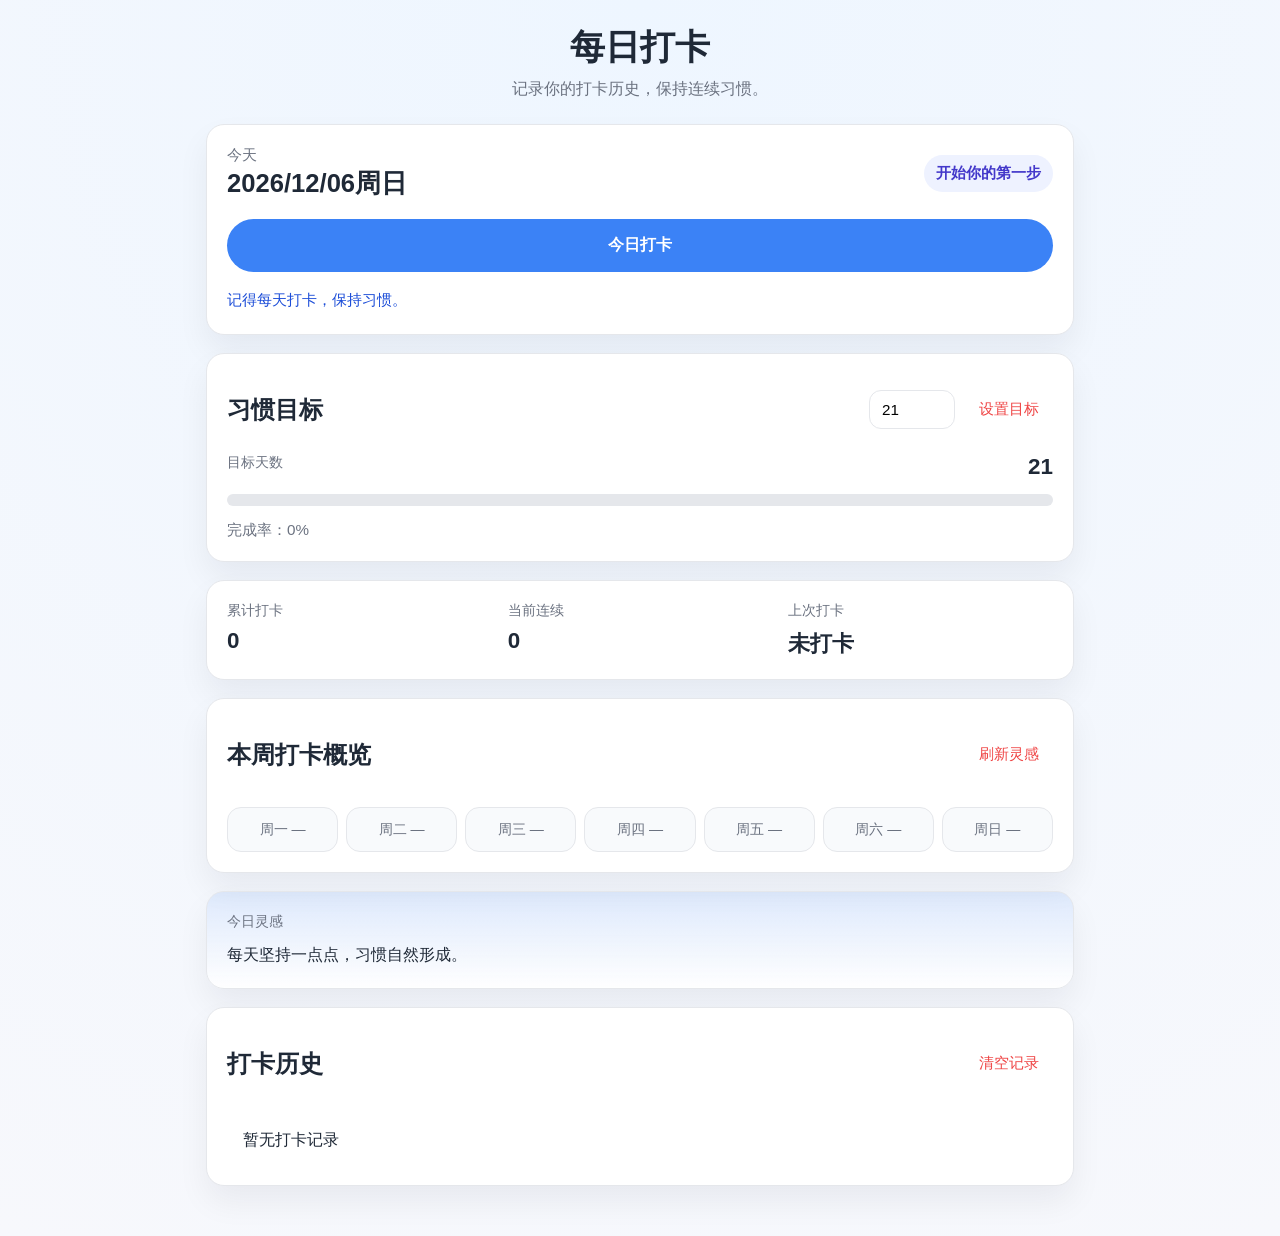
==== index.html @ db409ea7 "Initial commit for 打卡应用" ====
<!DOCTYPE html>
<html lang="zh-CN">
<head>
  <meta charset="UTF-8">
  <meta name="viewport" content="width=device-width, initial-scale=1.0">
  <title>打卡应用</title>
  <link rel="stylesheet" href="style.css">
</head>
<body>
  <div class="app-shell">
    <header class="app-header">
      <h1>每日打卡</h1>
      <p>记录你的打卡历史，保持连续习惯。</p>
    </header>

    <main>
      <section class="card checkin-card">
        <div class="today-info">
          <div>
            <div class="date-label">今天</div>
            <div id="todayDate" class="date-value"></div>
          </div>
          <div id="badgeLabel" class="badge-label">开始你的第一步</div>
        </div>
        <button id="checkinButton" class="primary-button">打卡</button>
        <div id="message" class="message"></div>
      </section>

      <section class="card goal-card">
        <div class="section-header">
          <h2>习惯目标</h2>
          <div class="goal-setting">
            <input id="goalInput" type="number" min="1" value="21" aria-label="目标天数" />
            <button id="setGoalButton" class="text-button">设置目标</button>
          </div>
        </div>
        <div class="goal-status">
          <div class="goal-meta">
            <div class="stat-label">目标天数</div>
            <div id="goalDays" class="stat-value">21</div>
          </div>
          <div class="progress-bar">
            <div id="goalProgress" class="progress-fill"></div>
          </div>
          <div class="progress-info">完成率：<span id="goalPercent">0%</span></div>
        </div>
      </section>

      <section class="card stats-card">
        <div class="stats-grid">
          <div>
            <div class="stat-label">累计打卡</div>
            <div id="totalCount" class="stat-value">0</div>
          </div>
          <div>
            <div class="stat-label">当前连续</div>
            <div id="currentStreak" class="stat-value">0</div>
          </div>
          <div>
            <div class="stat-label">上次打卡</div>
            <div id="lastCheckin" class="stat-value">未打卡</div>
          </div>
        </div>
      </section>

      <section class="card week-card">
        <div class="section-header">
          <h2>本周打卡概览</h2>
          <button id="refreshQuoteButton" class="text-button">刷新灵感</button>
        </div>
        <ul id="weeklyList" class="weekly-list"></ul>
      </section>

      <section class="card quote-card">
        <div class="quote-label">今日灵感</div>
        <div id="quoteText" class="quote-text">每天坚持一点，习惯自然养成。</div>
      </section>

      <section class="card history-card">
        <div class="section-header">
          <h2>打卡历史</h2>
          <button id="clearButton" class="text-button">清空记录</button>
        </div>
        <ul id="historyList" class="history-list"></ul>
      </section>
    </main>
  </div>
  <script src="script.js"></script>
</body>
</html>
---- style.css ----
:root {
  --bg: #f7f8fc;
  --card: #ffffff;
  --text: #1f2937;
  --muted: #6b7280;
  --primary: #3b82f6;
  --primary-strong: #1d4ed8;
  --danger: #ef4444;
  --border: #e5e7eb;
}

* {
  box-sizing: border-box;
}

body {
  margin: 0;
  font-family: "Microsoft YaHei", sans-serif;
  background: radial-gradient(circle at top, #eef6ff, #f7f8fc);
  color: var(--text);
}

.app-shell {
  max-width: 900px;
  margin: 0 auto;
  padding: 24px 16px 32px;
}

.app-header {
  text-align: center;
  margin-bottom: 24px;
}

.app-header h1 {
  margin: 0;
  font-size: 2.2rem;
}

.app-header p {
  margin: 8px auto 0;
  max-width: 560px;
  color: var(--muted);
}

.card {
  background: var(--card);
  border: 1px solid var(--border);
  border-radius: 18px;
  padding: 20px;
  margin-bottom: 18px;
  box-shadow: 0 16px 32px rgba(15, 23, 42, 0.06);
}

.checkin-card {
  display: grid;
  gap: 18px;
}

.today-info {
  display: flex;
  align-items: center;
  justify-content: space-between;
  gap: 16px;
}

.date-label {
  color: var(--muted);
  font-size: 0.95rem;
}

.date-value {
  font-size: 1.6rem;
  font-weight: 700;
}

.primary-button,
.text-button {
  border: none;
  border-radius: 999px;
  cursor: pointer;
  transition: transform 0.15s ease, box-shadow 0.15s ease;
}

.primary-button {
  width: 100%;
  padding: 16px 18px;
  background: var(--primary);
  color: white;
  font-size: 1rem;
  font-weight: 600;
}

.primary-button:hover {
  transform: translateY(-1px);
  box-shadow: 0 12px 24px rgba(59, 130, 246, 0.22);
}

.text-button {
  padding: 10px 14px;
  color: var(--danger);
  background: transparent;
  font-size: 0.95rem;
}

.stats-grid {
  display: grid;
  grid-template-columns: repeat(3, minmax(120px, 1fr));
  gap: 16px;
}

.stat-label {
  color: var(--muted);
  font-size: 0.9rem;
}

.stat-value {
  margin-top: 8px;
  font-size: 1.4rem;
  font-weight: 700;
}

.section-header {
  display: flex;
  align-items: center;
  justify-content: space-between;
  gap: 12px;
}

.history-list {
  list-style: none;
  margin: 16px 0 0;
  padding: 0;
}

.history-list li {
  display: flex;
  justify-content: space-between;
  padding: 14px 16px;
  border-bottom: 1px solid var(--border);
}

.history-list li:last-child {
  border-bottom: none;
}

.message {
  color: var(--primary-strong);
  min-height: 24px;
  font-size: 0.95rem;
}

.goal-card .goal-setting {
  display: flex;
  align-items: center;
  gap: 10px;
}

.goal-card input {
  width: 86px;
  padding: 10px 12px;
  border: 1px solid var(--border);
  border-radius: 12px;
  font-size: 0.95rem;
}

.goal-status {
  display: grid;
  gap: 14px;
}

.goal-meta {
  display: flex;
  align-items: center;
  justify-content: space-between;
  gap: 12px;
}

.progress-bar {
  width: 100%;
  height: 12px;
  background: #e5e7eb;
  border-radius: 999px;
  overflow: hidden;
}

.progress-fill {
  width: 0%;
  height: 100%;
  background: linear-gradient(90deg, #3b82f6, #60a5fa);
  border-radius: 999px;
  transition: width 0.35s ease;
}

.progress-info {
  color: var(--muted);
  font-size: 0.95rem;
}

.badge-label {
  background: #eef2ff;
  color: #4338ca;
  padding: 8px 12px;
  border-radius: 999px;
  font-size: 0.95rem;
  font-weight: 600;
}

.weekly-list {
  list-style: none;
  margin: 16px 0 0;
  padding: 0;
  display: grid;
  grid-template-columns: repeat(7, minmax(0, 1fr));
  gap: 8px;
}

.weekly-list li {
  background: #f8fafc;
  border: 1px solid var(--border);
  border-radius: 14px;
  padding: 12px 10px;
  text-align: center;
  font-size: 0.88rem;
  color: var(--muted);
}

.weekly-list li.completed {
  background: #eff6ff;
  border-color: #bfdbfe;
  color: var(--text);
  font-weight: 700;
}

.quote-card {
  background: linear-gradient(180deg, rgba(59,130,246,0.12), rgba(255,255,255,0.95));
}

.quote-label {
  color: var(--muted);
  font-size: 0.9rem;
  margin-bottom: 10px;
}

.quote-text {
  font-size: 1rem;
  line-height: 1.7;
  color: var(--text);
}

@media (max-width: 840px) {
  .weekly-list {
    grid-template-columns: repeat(4, minmax(0, 1fr));
  }
}

@media (max-width: 640px) {
  .stats-grid {
    grid-template-columns: 1fr;
  }
  .weekly-list {
    grid-template-columns: repeat(2, minmax(0, 1fr));
  }
}
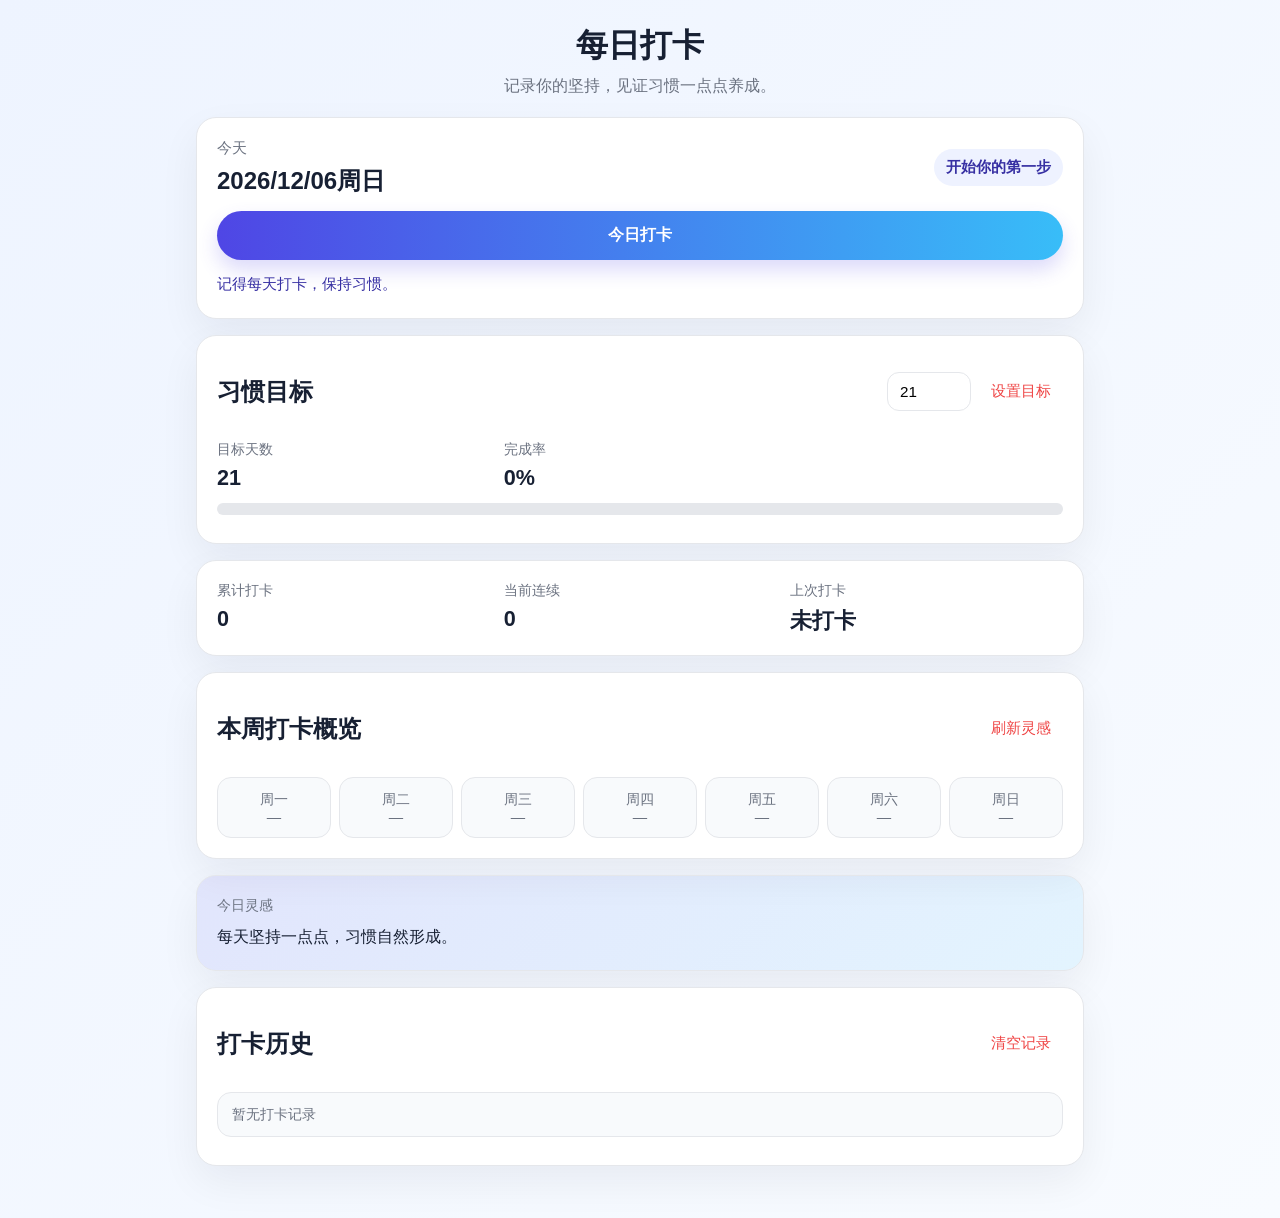
==== commit 31f3d9c5: "发布每日打卡应用" ====
--- a/index.html
+++ b/index.html
@@ -3,14 +3,260 @@
 <head>
   <meta charset="UTF-8">
   <meta name="viewport" content="width=device-width, initial-scale=1.0">
-  <title>打卡应用</title>
-  <link rel="stylesheet" href="style.css">
+  <title>每日打卡</title>
+  <style>
+    :root {
+      --bg: #f4f7ff;
+      --card: #ffffff;
+      --text: #172033;
+      --muted: #6b7280;
+      --primary: #4f46e5;
+      --primary-strong: #3730a3;
+      --accent: #38bdf8;
+      --danger: #ef4444;
+      --border: #e5e7eb;
+    }
+
+    * { box-sizing: border-box; }
+
+    body {
+      margin: 0;
+      font-family: "Microsoft YaHei", "PingFang SC", sans-serif;
+      color: var(--text);
+      background: linear-gradient(135deg, #eef4ff 0%, #f8fbff 100%);
+    }
+
+    .app-shell {
+      max-width: 920px;
+      margin: 0 auto;
+      padding: 24px 16px 36px;
+    }
+
+    .app-header {
+      text-align: center;
+      margin-bottom: 20px;
+    }
+
+    .app-header h1 {
+      margin: 0 0 8px;
+      font-size: 2rem;
+    }
+
+    .app-header p {
+      margin: 0;
+      color: var(--muted);
+    }
+
+    .card {
+      background: var(--card);
+      border: 1px solid var(--border);
+      border-radius: 20px;
+      padding: 20px;
+      margin-bottom: 16px;
+      box-shadow: 0 16px 40px rgba(15, 23, 42, 0.06);
+    }
+
+    .checkin-card { display: grid; gap: 14px; }
+
+    .today-info {
+      display: flex;
+      align-items: center;
+      justify-content: space-between;
+      gap: 16px;
+      flex-wrap: wrap;
+    }
+
+    .date-label {
+      font-size: 0.95rem;
+      color: var(--muted);
+      margin-bottom: 6px;
+    }
+
+    .date-value {
+      font-size: 1.5rem;
+      font-weight: 700;
+    }
+
+    .badge-label {
+      background: #eef2ff;
+      color: var(--primary-strong);
+      padding: 8px 12px;
+      border-radius: 999px;
+      font-weight: 700;
+      font-size: 0.95rem;
+    }
+
+    .primary-button,
+    .text-button {
+      border: none;
+      cursor: pointer;
+      border-radius: 999px;
+      transition: transform 0.15s ease, box-shadow 0.15s ease;
+    }
+
+    .primary-button {
+      width: 100%;
+      padding: 14px 18px;
+      background: linear-gradient(90deg, var(--primary), var(--accent));
+      color: #fff;
+      font-size: 1rem;
+      font-weight: 700;
+      box-shadow: 0 10px 20px rgba(79, 70, 229, 0.2);
+    }
+
+    .primary-button:hover { transform: translateY(-1px); }
+    .primary-button:disabled {
+      opacity: 0.7;
+      cursor: not-allowed;
+      box-shadow: none;
+    }
+
+    .text-button {
+      padding: 8px 12px;
+      background: transparent;
+      color: var(--danger);
+      font-size: 0.95rem;
+    }
+
+    .message {
+      min-height: 24px;
+      color: var(--primary-strong);
+      font-size: 0.95rem;
+    }
+
+    .section-header {
+      display: flex;
+      justify-content: space-between;
+      align-items: center;
+      gap: 12px;
+      margin-bottom: 12px;
+    }
+
+    .goal-setting {
+      display: flex;
+      gap: 8px;
+      align-items: center;
+    }
+
+    .goal-setting input {
+      width: 84px;
+      padding: 10px 12px;
+      border: 1px solid var(--border);
+      border-radius: 12px;
+      font-size: 0.95rem;
+    }
+
+    .goal-meta,
+    .stats-grid {
+      display: grid;
+      grid-template-columns: repeat(3, minmax(120px, 1fr));
+      gap: 14px;
+    }
+
+    .stat-label {
+      font-size: 0.9rem;
+      color: var(--muted);
+    }
+
+    .stat-value {
+      margin-top: 6px;
+      font-size: 1.35rem;
+      font-weight: 700;
+    }
+
+    .progress-bar {
+      width: 100%;
+      height: 12px;
+      background: #e5e7eb;
+      border-radius: 999px;
+      overflow: hidden;
+      margin: 12px 0 8px;
+    }
+
+    .progress-fill {
+      width: 0%;
+      height: 100%;
+      background: linear-gradient(90deg, var(--primary), var(--accent));
+      transition: width 0.3s ease;
+    }
+
+    .progress-info {
+      color: var(--muted);
+      font-size: 0.95rem;
+    }
+
+    .weekly-list,
+    .history-list {
+      list-style: none;
+      padding: 0;
+      margin: 0;
+    }
+
+    .weekly-list {
+      display: grid;
+      grid-template-columns: repeat(7, minmax(0, 1fr));
+      gap: 8px;
+    }
+
+    .weekly-list li,
+    .history-list li {
+      border: 1px solid var(--border);
+      border-radius: 14px;
+      padding: 12px 10px;
+      background: #f8fafc;
+      text-align: center;
+      color: var(--muted);
+      font-size: 0.9rem;
+    }
+
+    .weekly-list li.completed {
+      background: #eef6ff;
+      border-color: #bfdbfe;
+      color: var(--text);
+      font-weight: 700;
+    }
+
+    .history-list li {
+      display: flex;
+      justify-content: space-between;
+      align-items: center;
+      text-align: left;
+      margin-bottom: 8px;
+      padding: 12px 14px;
+    }
+
+    .quote-card {
+      background: linear-gradient(135deg, rgba(79, 70, 229, 0.1), rgba(56, 189, 248, 0.1));
+    }
+
+    .quote-label {
+      font-size: 0.9rem;
+      color: var(--muted);
+      margin-bottom: 8px;
+    }
+
+    .quote-text {
+      font-size: 1rem;
+      line-height: 1.7;
+    }
+
+    @media (max-width: 760px) {
+      .stats-grid,
+      .goal-meta {
+        grid-template-columns: 1fr;
+      }
+
+      .weekly-list {
+        grid-template-columns: repeat(2, minmax(0, 1fr));
+      }
+    }
+  </style>
 </head>
 <body>
   <div class="app-shell">
     <header class="app-header">
       <h1>每日打卡</h1>
-      <p>记录你的打卡历史，保持连续习惯。</p>
+      <p>记录你的坚持，见证习惯一点点养成。</p>
     </header>
 
     <main>
@@ -22,7 +268,7 @@
           </div>
           <div id="badgeLabel" class="badge-label">开始你的第一步</div>
         </div>
-        <button id="checkinButton" class="primary-button">打卡</button>
+        <button id="checkinButton" class="primary-button">今日打卡</button>
         <div id="message" class="message"></div>
       </section>
 
@@ -36,13 +282,18 @@
         </div>
         <div class="goal-status">
           <div class="goal-meta">
-            <div class="stat-label">目标天数</div>
-            <div id="goalDays" class="stat-value">21</div>
+            <div>
+              <div class="stat-label">目标天数</div>
+              <div id="goalDays" class="stat-value">21</div>
+            </div>
+            <div>
+              <div class="stat-label">完成率</div>
+              <div id="goalPercent" class="stat-value">0%</div>
+            </div>
           </div>
           <div class="progress-bar">
             <div id="goalProgress" class="progress-fill"></div>
           </div>
-          <div class="progress-info">完成率：<span id="goalPercent">0%</span></div>
         </div>
       </section>
 
@@ -73,7 +324,7 @@
 
       <section class="card quote-card">
         <div class="quote-label">今日灵感</div>
-        <div id="quoteText" class="quote-text">每天坚持一点，习惯自然养成。</div>
+        <div id="quoteText" class="quote-text">每天坚持一点点，习惯自然养成。</div>
       </section>
 
       <section class="card history-card">
@@ -85,6 +336,209 @@
       </section>
     </main>
   </div>
-  <script src="script.js"></script>
+
+  <script>
+    const STORAGE_KEY = "daily-checkin-data";
+
+    const todayDateEl = document.getElementById("todayDate");
+    const checkinButton = document.getElementById("checkinButton");
+    const messageEl = document.getElementById("message");
+    const totalCountEl = document.getElementById("totalCount");
+    const currentStreakEl = document.getElementById("currentStreak");
+    const lastCheckinEl = document.getElementById("lastCheckin");
+    const historyListEl = document.getElementById("historyList");
+    const clearButton = document.getElementById("clearButton");
+    const goalInputEl = document.getElementById("goalInput");
+    const setGoalButton = document.getElementById("setGoalButton");
+    const goalDaysEl = document.getElementById("goalDays");
+    const goalProgressEl = document.getElementById("goalProgress");
+    const goalPercentEl = document.getElementById("goalPercent");
+    const weeklyListEl = document.getElementById("weeklyList");
+    const quoteTextEl = document.getElementById("quoteText");
+    const refreshQuoteButton = document.getElementById("refreshQuoteButton");
+    const badgeLabelEl = document.getElementById("badgeLabel");
+
+    const quotes = [
+      "每天坚持一点点，习惯自然形成。",
+      "一小步的坚持，成就长久的改变。",
+      "别让今天的你，辜负昨天的努力。",
+      "习惯不是一两天的事，而是每天的选择。",
+      "做好今天的打卡，明天就更靠近目标。",
+    ];
+
+    function formatDate(date) {
+      return date.toLocaleDateString("zh-CN", {
+        year: "numeric",
+        month: "2-digit",
+        day: "2-digit",
+        weekday: "short",
+      });
+    }
+
+    function getLocalDateKey(date) {
+      const year = date.getFullYear();
+      const month = `${date.getMonth() + 1}`.padStart(2, "0");
+      const day = `${date.getDate()}`.padStart(2, "0");
+      return `${year}-${month}-${day}`;
+    }
+
+    function loadData() {
+      const raw = localStorage.getItem(STORAGE_KEY);
+      if (!raw) return { checkins: [], goal: 21 };
+
+      try {
+        const parsed = JSON.parse(raw);
+        if (Array.isArray(parsed)) {
+          return { checkins: parsed, goal: 21 };
+        }
+        const checkins = Array.isArray(parsed.checkins) ? parsed.checkins : [];
+        const goal = typeof parsed.goal === "number" && parsed.goal > 0 ? parsed.goal : 21;
+        return { checkins, goal };
+      } catch (error) {
+        return { checkins: [], goal: 21 };
+      }
+    }
+
+    function saveData(data) {
+      localStorage.setItem(STORAGE_KEY, JSON.stringify(data));
+    }
+
+    function calculateStreak(checkins) {
+      if (!checkins.length) return 0;
+
+      const dates = new Set(checkins);
+      let streak = 0;
+      const current = new Date();
+      current.setHours(0, 0, 0, 0);
+
+      while (true) {
+        const iso = getLocalDateKey(current);
+        if (!dates.has(iso)) break;
+        streak += 1;
+        current.setDate(current.getDate() - 1);
+      }
+
+      return streak;
+    }
+
+    function getBadgeText(streak) {
+      if (streak >= 30) return "火力全开🔥";
+      if (streak >= 14) return "稳定前行💪";
+      if (streak >= 7) return "习惯成型✨";
+      if (streak >= 3) return "持续推进👍";
+      return "开始你的第一步";
+    }
+
+    function getWeeklyStatus(checkins) {
+      const dates = new Set(checkins);
+      const week = [];
+      const current = new Date();
+      current.setHours(0, 0, 0, 0);
+
+      for (let offset = 6; offset >= 0; offset -= 1) {
+        const date = new Date(current);
+        date.setDate(date.getDate() - offset);
+        const iso = getLocalDateKey(date);
+        const label = date.toLocaleDateString("zh-CN", { weekday: "short" });
+        week.push({ label, iso, done: dates.has(iso) });
+      }
+
+      return week;
+    }
+
+    function getRandomQuote() {
+      return quotes[Math.floor(Math.random() * quotes.length)];
+    }
+
+    function updateUI() {
+      const data = loadData();
+      const checkins = data.checkins;
+      const goal = data.goal;
+      const today = getLocalDateKey(new Date());
+      const lastCheckin = checkins.length ? checkins[checkins.length - 1] : null;
+      const streak = calculateStreak(checkins);
+      const percent = goal > 0 ? Math.min(100, Math.round((streak / goal) * 100)) : 0;
+
+      todayDateEl.textContent = formatDate(new Date());
+      totalCountEl.textContent = checkins.length;
+      currentStreakEl.textContent = streak;
+      lastCheckinEl.textContent = lastCheckin || "未打卡";
+      goalDaysEl.textContent = goal;
+      goalInputEl.value = goal;
+      goalProgressEl.style.width = `${percent}%`;
+      goalPercentEl.textContent = `${percent}%`;
+      badgeLabelEl.textContent = getBadgeText(streak);
+
+      const isTodayChecked = checkins.includes(today);
+      checkinButton.textContent = isTodayChecked ? "已打卡" : "今日打卡";
+      checkinButton.disabled = isTodayChecked;
+      messageEl.textContent = isTodayChecked ? "今天已打卡，明天继续保持！" : "记得每天打卡，保持习惯。";
+
+      weeklyListEl.innerHTML = "";
+      const weeklyStatus = getWeeklyStatus(checkins);
+      weeklyStatus.forEach(({ label, done }) => {
+        const li = document.createElement("li");
+        li.innerHTML = `<div>${label}</div><div>${done ? "✅" : "—"}</div>`;
+        if (done) li.classList.add("completed");
+        weeklyListEl.appendChild(li);
+      });
+
+      historyListEl.innerHTML = "";
+      if (!checkins.length) {
+        const emptyItem = document.createElement("li");
+        emptyItem.textContent = "暂无打卡记录";
+        historyListEl.appendChild(emptyItem);
+      } else {
+        [...checkins].reverse().forEach((date) => {
+          const li = document.createElement("li");
+          li.innerHTML = `<span>${date}</span><span>已打卡</span>`;
+          historyListEl.appendChild(li);
+        });
+      }
+
+      quoteTextEl.textContent = getRandomQuote();
+    }
+
+    function addCheckin() {
+      const data = loadData();
+      const checkins = data.checkins;
+      const today = getLocalDateKey(new Date());
+
+      if (checkins.includes(today)) {
+        messageEl.textContent = "今天已经打过卡了。";
+        return;
+      }
+
+      checkins.push(today);
+      saveData({ ...data, checkins });
+      messageEl.textContent = "打卡成功！继续保持习惯。";
+      updateUI();
+    }
+
+    function setGoal() {
+      const value = parseInt(goalInputEl.value, 10);
+      const goal = Number.isNaN(value) || value < 1 ? 21 : value;
+      const data = loadData();
+      saveData({ ...data, goal });
+      messageEl.textContent = `目标已更新为 ${goal} 天。`;
+      updateUI();
+    }
+
+    function clearCheckins() {
+      if (!confirm("确定要清空所有打卡记录吗？")) return;
+      const data = loadData();
+      saveData({ checkins: [], goal: data.goal });
+      updateUI();
+    }
+
+    checkinButton.addEventListener("click", addCheckin);
+    setGoalButton.addEventListener("click", setGoal);
+    refreshQuoteButton.addEventListener("click", () => {
+      quoteTextEl.textContent = getRandomQuote();
+    });
+    clearButton.addEventListener("click", clearCheckins);
+
+    updateUI();
+  </script>
 </body>
 </html>
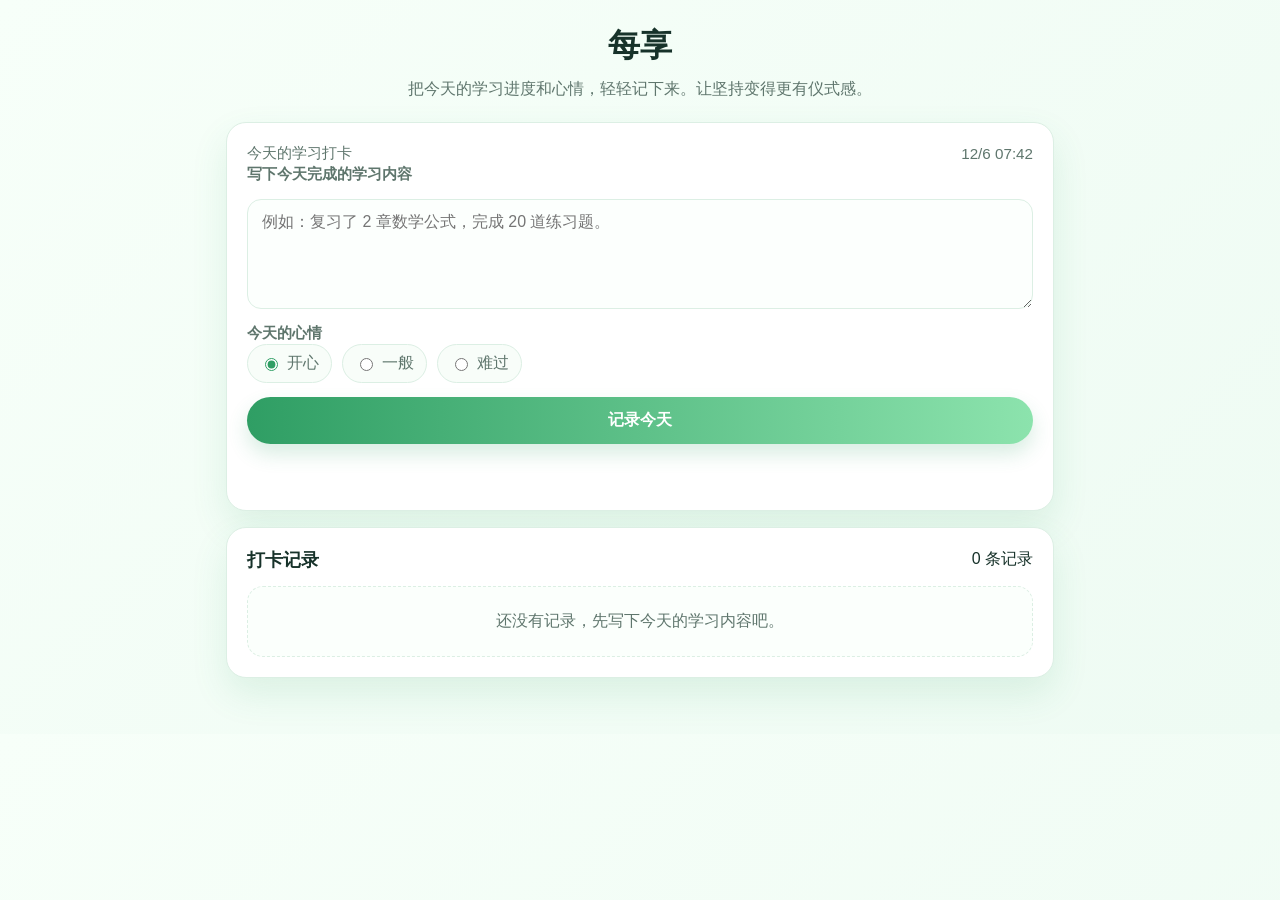
==== commit dc202af2: "更新学习打卡应用" ====
--- a/index.html
+++ b/index.html
@@ -1,20 +1,21 @@
 <!DOCTYPE html>
 <html lang="zh-CN">
 <head>
-  <meta charset="UTF-8">
-  <meta name="viewport" content="width=device-width, initial-scale=1.0">
-  <title>每日打卡</title>
+  <meta charset="UTF-8" />
+  <meta name="viewport" content="width=device-width, initial-scale=1.0" />
+  <title>每享 · 学习打卡</title>
   <style>
     :root {
-      --bg: #f4f7ff;
+      --bg: #f3fbf6;
       --card: #ffffff;
-      --text: #172033;
-      --muted: #6b7280;
-      --primary: #4f46e5;
-      --primary-strong: #3730a3;
-      --accent: #38bdf8;
+      --text: #17322a;
+      --muted: #5f766d;
+      --primary: #2f9e64;
+      --primary-dark: #22774a;
+      --accent: #8ce3ad;
+      --border: #dcefe4;
       --danger: #ef4444;
-      --border: #e5e7eb;
+      --shadow: 0 16px 36px rgba(47, 158, 100, 0.12);
     }
 
     * { box-sizing: border-box; }
@@ -22,29 +23,30 @@
     body {
       margin: 0;
       font-family: "Microsoft YaHei", "PingFang SC", sans-serif;
+      background: linear-gradient(135deg, #f7fff9 0%, #eefbf3 100%);
       color: var(--text);
-      background: linear-gradient(135deg, #eef4ff 0%, #f8fbff 100%);
     }
 
     .app-shell {
-      max-width: 920px;
+      max-width: 860px;
       margin: 0 auto;
-      padding: 24px 16px 36px;
-    }
-
-    .app-header {
+      padding: 24px 16px 40px;
+    }
+
+    .hero {
       text-align: center;
       margin-bottom: 20px;
     }
 
-    .app-header h1 {
+    .hero h1 {
       margin: 0 0 8px;
       font-size: 2rem;
     }
 
-    .app-header p {
+    .hero p {
       margin: 0;
       color: var(--muted);
+      line-height: 1.6;
     }
 
     .card {
@@ -53,492 +55,360 @@
       border-radius: 20px;
       padding: 20px;
       margin-bottom: 16px;
-      box-shadow: 0 16px 40px rgba(15, 23, 42, 0.06);
-    }
-
-    .checkin-card { display: grid; gap: 14px; }
-
-    .today-info {
+      box-shadow: var(--shadow);
+    }
+
+    .form-grid {
+      display: grid;
+      gap: 14px;
+    }
+
+    .field-label {
+      font-size: 0.95rem;
+      color: var(--muted);
+      font-weight: 600;
+    }
+
+    textarea {
+      width: 100%;
+      min-height: 110px;
+      padding: 12px 14px;
+      border: 1px solid var(--border);
+      border-radius: 14px;
+      resize: vertical;
+      font-size: 1rem;
+      font-family: inherit;
+      background: #fcfffd;
+      color: var(--text);
+    }
+
+    textarea:focus {
+      outline: none;
+      border-color: var(--primary);
+      box-shadow: 0 0 0 3px rgba(47, 158, 100, 0.15);
+    }
+
+    .mood-list {
+      display: flex;
+      gap: 10px;
+      flex-wrap: wrap;
+    }
+
+    .mood-option {
       display: flex;
       align-items: center;
+      gap: 6px;
+      padding: 8px 12px;
+      border: 1px solid var(--border);
+      border-radius: 999px;
+      cursor: pointer;
+      background: #f8fdf9;
+      color: var(--muted);
+    }
+
+    .mood-option input { accent-color: var(--primary); }
+
+    .meta-row {
+      display: flex;
       justify-content: space-between;
-      gap: 16px;
+      align-items: center;
       flex-wrap: wrap;
-    }
-
-    .date-label {
+      gap: 10px;
+      color: var(--muted);
       font-size: 0.95rem;
-      color: var(--muted);
-      margin-bottom: 6px;
-    }
-
-    .date-value {
-      font-size: 1.5rem;
-      font-weight: 700;
-    }
-
-    .badge-label {
-      background: #eef2ff;
-      color: var(--primary-strong);
-      padding: 8px 12px;
+    }
+
+    .primary-button {
+      border: none;
       border-radius: 999px;
-      font-weight: 700;
-      font-size: 0.95rem;
-    }
-
-    .primary-button,
-    .text-button {
-      border: none;
-      cursor: pointer;
-      border-radius: 999px;
-      transition: transform 0.15s ease, box-shadow 0.15s ease;
-    }
-
-    .primary-button {
-      width: 100%;
-      padding: 14px 18px;
+      padding: 13px 16px;
       background: linear-gradient(90deg, var(--primary), var(--accent));
-      color: #fff;
+      color: white;
       font-size: 1rem;
       font-weight: 700;
-      box-shadow: 0 10px 20px rgba(79, 70, 229, 0.2);
-    }
-
-    .primary-button:hover { transform: translateY(-1px); }
+      cursor: pointer;
+      box-shadow: 0 10px 20px rgba(47, 158, 100, 0.19);
+    }
+
     .primary-button:disabled {
-      opacity: 0.7;
-      cursor: not-allowed;
+      opacity: 0.75;
+      cursor: wait;
       box-shadow: none;
-    }
-
-    .text-button {
-      padding: 8px 12px;
-      background: transparent;
-      color: var(--danger);
-      font-size: 0.95rem;
     }
 
     .message {
       min-height: 24px;
-      color: var(--primary-strong);
+      margin-top: 8px;
+      color: var(--primary-dark);
       font-size: 0.95rem;
     }
 
-    .section-header {
+    .list-header {
       display: flex;
       justify-content: space-between;
       align-items: center;
       gap: 12px;
-      margin-bottom: 12px;
-    }
-
-    .goal-setting {
-      display: flex;
-      gap: 8px;
-      align-items: center;
-    }
-
-    .goal-setting input {
-      width: 84px;
-      padding: 10px 12px;
-      border: 1px solid var(--border);
-      border-radius: 12px;
-      font-size: 0.95rem;
-    }
-
-    .goal-meta,
-    .stats-grid {
-      display: grid;
-      grid-template-columns: repeat(3, minmax(120px, 1fr));
-      gap: 14px;
-    }
-
-    .stat-label {
-      font-size: 0.9rem;
-      color: var(--muted);
-    }
-
-    .stat-value {
-      margin-top: 6px;
-      font-size: 1.35rem;
-      font-weight: 700;
-    }
-
-    .progress-bar {
-      width: 100%;
-      height: 12px;
-      background: #e5e7eb;
-      border-radius: 999px;
-      overflow: hidden;
-      margin: 12px 0 8px;
-    }
-
-    .progress-fill {
-      width: 0%;
-      height: 100%;
-      background: linear-gradient(90deg, var(--primary), var(--accent));
-      transition: width 0.3s ease;
-    }
-
-    .progress-info {
-      color: var(--muted);
-      font-size: 0.95rem;
-    }
-
-    .weekly-list,
-    .history-list {
+      margin-bottom: 14px;
+    }
+
+    .list-header h2 {
+      margin: 0;
+      font-size: 1.1rem;
+    }
+
+    .record-list {
       list-style: none;
       padding: 0;
       margin: 0;
-    }
-
-    .weekly-list {
       display: grid;
-      grid-template-columns: repeat(7, minmax(0, 1fr));
-      gap: 8px;
-    }
-
-    .weekly-list li,
-    .history-list li {
+      gap: 10px;
+    }
+
+    .record-item {
       border: 1px solid var(--border);
-      border-radius: 14px;
-      padding: 12px 10px;
-      background: #f8fafc;
-      text-align: center;
-      color: var(--muted);
-      font-size: 0.9rem;
-    }
-
-    .weekly-list li.completed {
-      background: #eef6ff;
-      border-color: #bfdbfe;
-      color: var(--text);
-      font-weight: 700;
-    }
-
-    .history-list li {
+      border-radius: 16px;
+      padding: 14px;
+      background: #fcfffd;
+    }
+
+    .record-top {
       display: flex;
       justify-content: space-between;
       align-items: center;
-      text-align: left;
+      gap: 8px;
       margin-bottom: 8px;
-      padding: 12px 14px;
-    }
-
-    .quote-card {
-      background: linear-gradient(135deg, rgba(79, 70, 229, 0.1), rgba(56, 189, 248, 0.1));
-    }
-
-    .quote-label {
+      flex-wrap: wrap;
+    }
+
+    .record-time {
+      color: var(--muted);
       font-size: 0.9rem;
-      color: var(--muted);
-      margin-bottom: 8px;
-    }
-
-    .quote-text {
-      font-size: 1rem;
+    }
+
+    .mood-pill {
+      display: inline-block;
+      padding: 5px 8px;
+      border-radius: 999px;
+      font-size: 0.85rem;
+      font-weight: 600;
+      color: var(--primary-dark);
+      background: rgba(47, 158, 100, 0.12);
+    }
+
+    .record-content {
+      white-space: pre-wrap;
       line-height: 1.7;
-    }
-
-    @media (max-width: 760px) {
-      .stats-grid,
-      .goal-meta {
-        grid-template-columns: 1fr;
-      }
-
-      .weekly-list {
-        grid-template-columns: repeat(2, minmax(0, 1fr));
-      }
+      margin-bottom: 10px;
+    }
+
+    .delete-btn {
+      border: none;
+      background: transparent;
+      color: var(--danger);
+      cursor: pointer;
+      font-size: 0.95rem;
+      padding: 0;
+    }
+
+    .empty-state {
+      text-align: center;
+      padding: 24px 10px;
+      color: var(--muted);
+      border: 1px dashed var(--border);
+      border-radius: 16px;
+      background: #fbfffc;
+    }
+
+    @media (max-width: 640px) {
+      .app-shell { padding: 16px 12px 32px; }
+      .hero h1 { font-size: 1.75rem; }
+      .primary-button { width: 100%; }
     }
   </style>
 </head>
 <body>
   <div class="app-shell">
-    <header class="app-header">
-      <h1>每日打卡</h1>
-      <p>记录你的坚持，见证习惯一点点养成。</p>
+    <header class="hero">
+      <h1>每享</h1>
+      <p>把今天的学习进度和心情，轻轻记下来。让坚持变得更有仪式感。</p>
     </header>
 
-    <main>
-      <section class="card checkin-card">
-        <div class="today-info">
-          <div>
-            <div class="date-label">今天</div>
-            <div id="todayDate" class="date-value"></div>
-          </div>
-          <div id="badgeLabel" class="badge-label">开始你的第一步</div>
-        </div>
-        <button id="checkinButton" class="primary-button">今日打卡</button>
-        <div id="message" class="message"></div>
-      </section>
-
-      <section class="card goal-card">
-        <div class="section-header">
-          <h2>习惯目标</h2>
-          <div class="goal-setting">
-            <input id="goalInput" type="number" min="1" value="21" aria-label="目标天数" />
-            <button id="setGoalButton" class="text-button">设置目标</button>
+    <section class="card">
+      <div class="meta-row">
+        <span>今天的学习打卡</span>
+        <span id="clockText">正在获取时间…</span>
+      </div>
+      <form id="checkinForm" class="form-grid">
+        <label class="field-label" for="contentInput">写下今天完成的学习内容</label>
+        <textarea id="contentInput" placeholder="例如：复习了 2 章数学公式，完成 20 道练习题。"></textarea>
+
+        <div>
+          <div class="field-label">今天的心情</div>
+          <div class="mood-list">
+            <label class="mood-option"><input type="radio" name="mood" value="开心" checked /> 开心</label>
+            <label class="mood-option"><input type="radio" name="mood" value="一般" /> 一般</label>
+            <label class="mood-option"><input type="radio" name="mood" value="难过" /> 难过</label>
           </div>
         </div>
-        <div class="goal-status">
-          <div class="goal-meta">
-            <div>
-              <div class="stat-label">目标天数</div>
-              <div id="goalDays" class="stat-value">21</div>
-            </div>
-            <div>
-              <div class="stat-label">完成率</div>
-              <div id="goalPercent" class="stat-value">0%</div>
-            </div>
-          </div>
-          <div class="progress-bar">
-            <div id="goalProgress" class="progress-fill"></div>
-          </div>
-        </div>
-      </section>
-
-      <section class="card stats-card">
-        <div class="stats-grid">
-          <div>
-            <div class="stat-label">累计打卡</div>
-            <div id="totalCount" class="stat-value">0</div>
-          </div>
-          <div>
-            <div class="stat-label">当前连续</div>
-            <div id="currentStreak" class="stat-value">0</div>
-          </div>
-          <div>
-            <div class="stat-label">上次打卡</div>
-            <div id="lastCheckin" class="stat-value">未打卡</div>
-          </div>
-        </div>
-      </section>
-
-      <section class="card week-card">
-        <div class="section-header">
-          <h2>本周打卡概览</h2>
-          <button id="refreshQuoteButton" class="text-button">刷新灵感</button>
-        </div>
-        <ul id="weeklyList" class="weekly-list"></ul>
-      </section>
-
-      <section class="card quote-card">
-        <div class="quote-label">今日灵感</div>
-        <div id="quoteText" class="quote-text">每天坚持一点点，习惯自然养成。</div>
-      </section>
-
-      <section class="card history-card">
-        <div class="section-header">
-          <h2>打卡历史</h2>
-          <button id="clearButton" class="text-button">清空记录</button>
-        </div>
-        <ul id="historyList" class="history-list"></ul>
-      </section>
-    </main>
+
+        <button class="primary-button" id="submitButton" type="submit">记录今天</button>
+        <div id="feedbackMessage" class="message"></div>
+      </form>
+    </section>
+
+    <section class="card">
+      <div class="list-header">
+        <h2>打卡记录</h2>
+        <span id="recordCount">0 条记录</span>
+      </div>
+      <ul id="recordList" class="record-list"></ul>
+    </section>
   </div>
 
   <script>
-    const STORAGE_KEY = "daily-checkin-data";
-
-    const todayDateEl = document.getElementById("todayDate");
-    const checkinButton = document.getElementById("checkinButton");
-    const messageEl = document.getElementById("message");
-    const totalCountEl = document.getElementById("totalCount");
-    const currentStreakEl = document.getElementById("currentStreak");
-    const lastCheckinEl = document.getElementById("lastCheckin");
-    const historyListEl = document.getElementById("historyList");
-    const clearButton = document.getElementById("clearButton");
-    const goalInputEl = document.getElementById("goalInput");
-    const setGoalButton = document.getElementById("setGoalButton");
-    const goalDaysEl = document.getElementById("goalDays");
-    const goalProgressEl = document.getElementById("goalProgress");
-    const goalPercentEl = document.getElementById("goalPercent");
-    const weeklyListEl = document.getElementById("weeklyList");
-    const quoteTextEl = document.getElementById("quoteText");
-    const refreshQuoteButton = document.getElementById("refreshQuoteButton");
-    const badgeLabelEl = document.getElementById("badgeLabel");
-
-    const quotes = [
-      "每天坚持一点点，习惯自然形成。",
-      "一小步的坚持，成就长久的改变。",
-      "别让今天的你，辜负昨天的努力。",
-      "习惯不是一两天的事，而是每天的选择。",
-      "做好今天的打卡，明天就更靠近目标。",
-    ];
-
-    function formatDate(date) {
-      return date.toLocaleDateString("zh-CN", {
-        year: "numeric",
-        month: "2-digit",
-        day: "2-digit",
-        weekday: "short",
+    const STORAGE_KEY = "study-checkin-records-v1";
+    const form = document.getElementById("checkinForm");
+    const contentInput = document.getElementById("contentInput");
+    const submitButton = document.getElementById("submitButton");
+    const feedbackMessage = document.getElementById("feedbackMessage");
+    const recordList = document.getElementById("recordList");
+    const recordCount = document.getElementById("recordCount");
+    const clockText = document.getElementById("clockText");
+
+    let records = [];
+    let storageAvailable = true;
+    let submitting = false;
+
+    function updateClock() {
+      const now = new Date();
+      clockText.textContent = now.toLocaleString("zh-CN", {
+        month: "numeric",
+        day: "numeric",
+        hour: "2-digit",
+        minute: "2-digit"
       });
     }
 
-    function getLocalDateKey(date) {
-      const year = date.getFullYear();
-      const month = `${date.getMonth() + 1}`.padStart(2, "0");
-      const day = `${date.getDate()}`.padStart(2, "0");
-      return `${year}-${month}-${day}`;
-    }
-
-    function loadData() {
-      const raw = localStorage.getItem(STORAGE_KEY);
-      if (!raw) return { checkins: [], goal: 21 };
-
+    function loadRecords() {
       try {
+        const raw = window.localStorage.getItem(STORAGE_KEY);
+        if (!raw) return [];
         const parsed = JSON.parse(raw);
-        if (Array.isArray(parsed)) {
-          return { checkins: parsed, goal: 21 };
-        }
-        const checkins = Array.isArray(parsed.checkins) ? parsed.checkins : [];
-        const goal = typeof parsed.goal === "number" && parsed.goal > 0 ? parsed.goal : 21;
-        return { checkins, goal };
+        return Array.isArray(parsed) ? parsed : [];
       } catch (error) {
-        return { checkins: [], goal: 21 };
+        storageAvailable = false;
+        return [];
       }
     }
 
-    function saveData(data) {
-      localStorage.setItem(STORAGE_KEY, JSON.stringify(data));
-    }
-
-    function calculateStreak(checkins) {
-      if (!checkins.length) return 0;
-
-      const dates = new Set(checkins);
-      let streak = 0;
-      const current = new Date();
-      current.setHours(0, 0, 0, 0);
-
-      while (true) {
-        const iso = getLocalDateKey(current);
-        if (!dates.has(iso)) break;
-        streak += 1;
-        current.setDate(current.getDate() - 1);
-      }
-
-      return streak;
-    }
-
-    function getBadgeText(streak) {
-      if (streak >= 30) return "火力全开🔥";
-      if (streak >= 14) return "稳定前行💪";
-      if (streak >= 7) return "习惯成型✨";
-      if (streak >= 3) return "持续推进👍";
-      return "开始你的第一步";
-    }
-
-    function getWeeklyStatus(checkins) {
-      const dates = new Set(checkins);
-      const week = [];
-      const current = new Date();
-      current.setHours(0, 0, 0, 0);
-
-      for (let offset = 6; offset >= 0; offset -= 1) {
-        const date = new Date(current);
-        date.setDate(date.getDate() - offset);
-        const iso = getLocalDateKey(date);
-        const label = date.toLocaleDateString("zh-CN", { weekday: "short" });
-        week.push({ label, iso, done: dates.has(iso) });
-      }
-
-      return week;
-    }
-
-    function getRandomQuote() {
-      return quotes[Math.floor(Math.random() * quotes.length)];
-    }
-
-    function updateUI() {
-      const data = loadData();
-      const checkins = data.checkins;
-      const goal = data.goal;
-      const today = getLocalDateKey(new Date());
-      const lastCheckin = checkins.length ? checkins[checkins.length - 1] : null;
-      const streak = calculateStreak(checkins);
-      const percent = goal > 0 ? Math.min(100, Math.round((streak / goal) * 100)) : 0;
-
-      todayDateEl.textContent = formatDate(new Date());
-      totalCountEl.textContent = checkins.length;
-      currentStreakEl.textContent = streak;
-      lastCheckinEl.textContent = lastCheckin || "未打卡";
-      goalDaysEl.textContent = goal;
-      goalInputEl.value = goal;
-      goalProgressEl.style.width = `${percent}%`;
-      goalPercentEl.textContent = `${percent}%`;
-      badgeLabelEl.textContent = getBadgeText(streak);
-
-      const isTodayChecked = checkins.includes(today);
-      checkinButton.textContent = isTodayChecked ? "已打卡" : "今日打卡";
-      checkinButton.disabled = isTodayChecked;
-      messageEl.textContent = isTodayChecked ? "今天已打卡，明天继续保持！" : "记得每天打卡，保持习惯。";
-
-      weeklyListEl.innerHTML = "";
-      const weeklyStatus = getWeeklyStatus(checkins);
-      weeklyStatus.forEach(({ label, done }) => {
-        const li = document.createElement("li");
-        li.innerHTML = `<div>${label}</div><div>${done ? "✅" : "—"}</div>`;
-        if (done) li.classList.add("completed");
-        weeklyListEl.appendChild(li);
-      });
-
-      historyListEl.innerHTML = "";
-      if (!checkins.length) {
-        const emptyItem = document.createElement("li");
-        emptyItem.textContent = "暂无打卡记录";
-        historyListEl.appendChild(emptyItem);
-      } else {
-        [...checkins].reverse().forEach((date) => {
-          const li = document.createElement("li");
-          li.innerHTML = `<span>${date}</span><span>已打卡</span>`;
-          historyListEl.appendChild(li);
-        });
-      }
-
-      quoteTextEl.textContent = getRandomQuote();
-    }
-
-    function addCheckin() {
-      const data = loadData();
-      const checkins = data.checkins;
-      const today = getLocalDateKey(new Date());
-
-      if (checkins.includes(today)) {
-        messageEl.textContent = "今天已经打过卡了。";
+    function saveRecords() {
+      if (!storageAvailable) {
+        feedbackMessage.textContent = "当前浏览器无法保存数据，但你仍然可以继续使用。";
         return;
       }
 
-      checkins.push(today);
-      saveData({ ...data, checkins });
-      messageEl.textContent = "打卡成功！继续保持习惯。";
-      updateUI();
-    }
-
-    function setGoal() {
-      const value = parseInt(goalInputEl.value, 10);
-      const goal = Number.isNaN(value) || value < 1 ? 21 : value;
-      const data = loadData();
-      saveData({ ...data, goal });
-      messageEl.textContent = `目标已更新为 ${goal} 天。`;
-      updateUI();
-    }
-
-    function clearCheckins() {
-      if (!confirm("确定要清空所有打卡记录吗？")) return;
-      const data = loadData();
-      saveData({ checkins: [], goal: data.goal });
-      updateUI();
-    }
-
-    checkinButton.addEventListener("click", addCheckin);
-    setGoalButton.addEventListener("click", setGoal);
-    refreshQuoteButton.addEventListener("click", () => {
-      quoteTextEl.textContent = getRandomQuote();
-    });
-    clearButton.addEventListener("click", clearCheckins);
-
-    updateUI();
+      try {
+        window.localStorage.setItem(STORAGE_KEY, JSON.stringify(records));
+      } catch (error) {
+        storageAvailable = false;
+        feedbackMessage.textContent = "当前浏览器无法保存数据，但本次记录已显示。";
+      }
+    }
+
+    function formatTime(value) {
+      const date = new Date(value);
+      return date.toLocaleString("zh-CN", {
+        year: "numeric",
+        month: "numeric",
+        day: "numeric",
+        hour: "2-digit",
+        minute: "2-digit"
+      });
+    }
+
+    function renderRecords() {
+      recordCount.textContent = `${records.length} 条记录`;
+
+      if (!records.length) {
+        recordList.innerHTML = '<li class="empty-state">还没有记录，先写下今天的学习内容吧。</li>';
+        return;
+      }
+
+      recordList.innerHTML = "";
+      const ordered = [...records].sort((a, b) => new Date(b.createdAt) - new Date(a.createdAt));
+
+      ordered.forEach((item) => {
+        const li = document.createElement("li");
+        li.className = "record-item";
+        li.innerHTML = `
+          <div class="record-top">
+            <div class="record-time">${formatTime(item.createdAt)}</div>
+            <span class="mood-pill">${item.mood}</span>
+          </div>
+          <div class="record-content">${item.content}</div>
+          <button class="delete-btn" type="button" data-id="${item.id}">删除</button>
+        `;
+        recordList.appendChild(li);
+      });
+    }
+
+    function setSubmitting(state) {
+      submitting = state;
+      submitButton.disabled = state;
+      submitButton.textContent = state ? "记录中..." : "记录今天";
+    }
+
+    function handleSubmit(event) {
+      event.preventDefault();
+      if (submitting) return;
+
+      const content = contentInput.value.trim();
+      const mood = document.querySelector('input[name="mood"]:checked')?.value || "一般";
+
+      if (!content) {
+        feedbackMessage.textContent = "请先写下今天的学习内容。";
+        contentInput.focus();
+        return;
+      }
+
+      setSubmitting(true);
+      const newRecord = {
+        id: Date.now().toString(),
+        content,
+        mood,
+        createdAt: new Date().toISOString()
+      };
+
+      records.unshift(newRecord);
+      saveRecords();
+      renderRecords();
+      form.reset();
+      document.querySelector('input[name="mood"][value="开心"]').checked = true;
+      feedbackMessage.textContent = "打卡成功，继续保持学习节奏。";
+
+      window.setTimeout(() => {
+        setSubmitting(false);
+      }, 400);
+    }
+
+    function handleDelete(event) {
+      const button = event.target.closest(".delete-btn");
+      if (!button) return;
+
+      const id = button.getAttribute("data-id");
+      records = records.filter((item) => item.id !== id);
+      saveRecords();
+      renderRecords();
+      feedbackMessage.textContent = "记录已删除。";
+    }
+
+    records = loadRecords();
+    updateClock();
+    renderRecords();
+
+    form.addEventListener("submit", handleSubmit);
+    recordList.addEventListener("click", handleDelete);
+    window.setInterval(updateClock, 60000);
   </script>
 </body>
 </html>
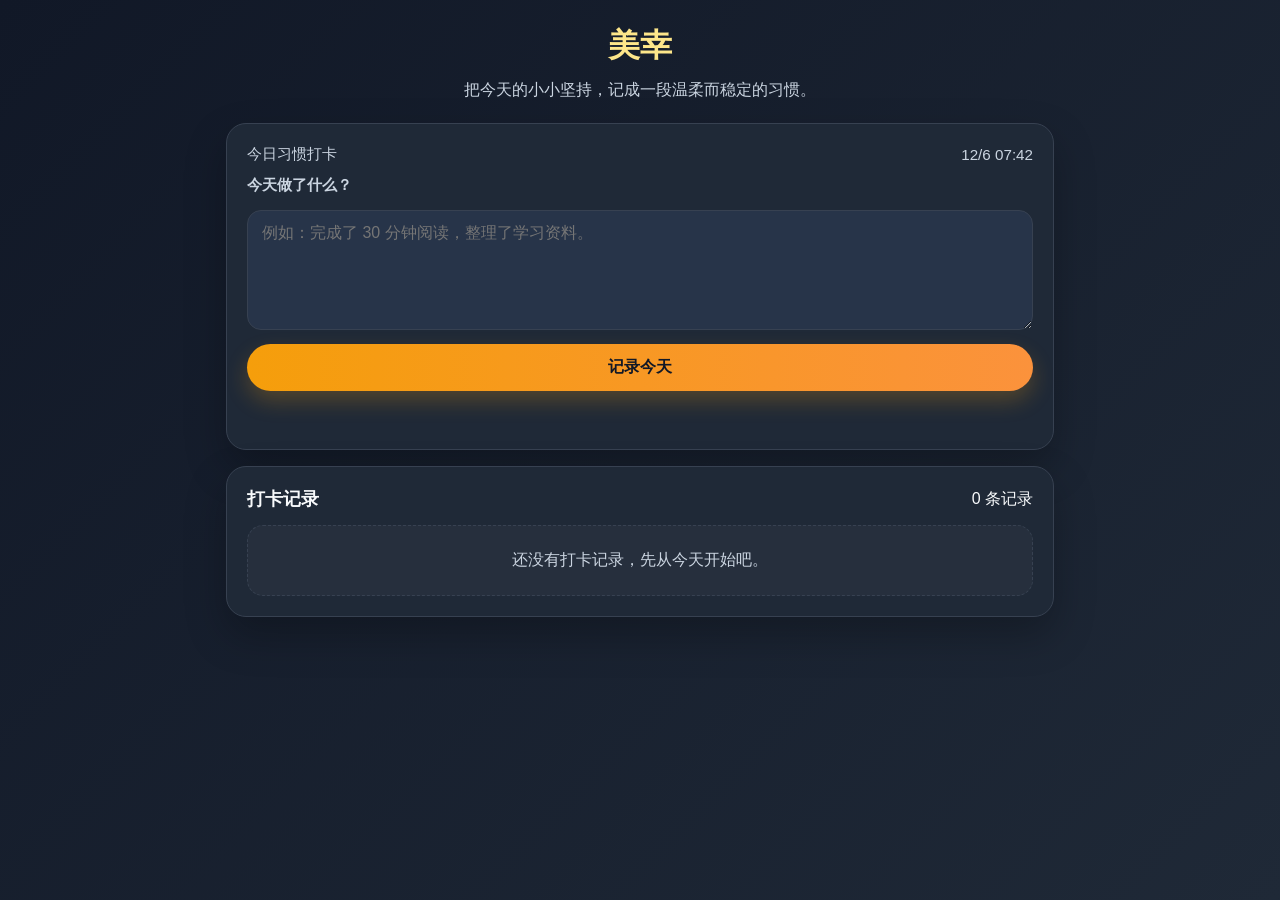
==== commit 1119beed: "更新美幸习惯打卡应用" ====
--- a/index.html
+++ b/index.html
@@ -3,19 +3,19 @@
 <head>
   <meta charset="UTF-8" />
   <meta name="viewport" content="width=device-width, initial-scale=1.0" />
-  <title>每享 · 学习打卡</title>
+  <title>美幸 · 习惯养成</title>
   <style>
     :root {
-      --bg: #f3fbf6;
-      --card: #ffffff;
-      --text: #17322a;
-      --muted: #5f766d;
-      --primary: #2f9e64;
-      --primary-dark: #22774a;
-      --accent: #8ce3ad;
-      --border: #dcefe4;
-      --danger: #ef4444;
-      --shadow: 0 16px 36px rgba(47, 158, 100, 0.12);
+      --bg: #111827;
+      --panel: #1f2937;
+      --panel-2: #273449;
+      --text: #f8fafc;
+      --muted: #cbd5e1;
+      --accent: #f59e0b;
+      --accent-soft: #fde68a;
+      --border: #374151;
+      --danger: #fb7185;
+      --shadow: 0 18px 40px rgba(0, 0, 0, 0.25);
     }
 
     * { box-sizing: border-box; }
@@ -23,8 +23,9 @@
     body {
       margin: 0;
       font-family: "Microsoft YaHei", "PingFang SC", sans-serif;
-      background: linear-gradient(135deg, #f7fff9 0%, #eefbf3 100%);
+      background: linear-gradient(135deg, #111827 0%, #1f2937 100%);
       color: var(--text);
+      min-height: 100vh;
     }
 
     .app-shell {
@@ -41,16 +42,17 @@
     .hero h1 {
       margin: 0 0 8px;
       font-size: 2rem;
+      color: var(--accent-soft);
     }
 
     .hero p {
       margin: 0;
       color: var(--muted);
-      line-height: 1.6;
+      line-height: 1.7;
     }
 
     .card {
-      background: var(--card);
+      background: var(--panel);
       border: 1px solid var(--border);
       border-radius: 20px;
       padding: 20px;
@@ -71,42 +73,22 @@
 
     textarea {
       width: 100%;
-      min-height: 110px;
+      min-height: 120px;
       padding: 12px 14px;
       border: 1px solid var(--border);
       border-radius: 14px;
       resize: vertical;
+      background: var(--panel-2);
+      color: var(--text);
       font-size: 1rem;
       font-family: inherit;
-      background: #fcfffd;
-      color: var(--text);
     }
 
     textarea:focus {
       outline: none;
-      border-color: var(--primary);
-      box-shadow: 0 0 0 3px rgba(47, 158, 100, 0.15);
-    }
-
-    .mood-list {
-      display: flex;
-      gap: 10px;
-      flex-wrap: wrap;
-    }
-
-    .mood-option {
-      display: flex;
-      align-items: center;
-      gap: 6px;
-      padding: 8px 12px;
-      border: 1px solid var(--border);
-      border-radius: 999px;
-      cursor: pointer;
-      background: #f8fdf9;
-      color: var(--muted);
-    }
-
-    .mood-option input { accent-color: var(--primary); }
+      border-color: var(--accent);
+      box-shadow: 0 0 0 3px rgba(245, 158, 11, 0.16);
+    }
 
     .meta-row {
       display: flex;
@@ -116,18 +98,19 @@
       gap: 10px;
       color: var(--muted);
       font-size: 0.95rem;
+      margin-bottom: 10px;
     }
 
     .primary-button {
       border: none;
       border-radius: 999px;
       padding: 13px 16px;
-      background: linear-gradient(90deg, var(--primary), var(--accent));
-      color: white;
+      background: linear-gradient(90deg, var(--accent), #fb923c);
+      color: #111827;
       font-size: 1rem;
       font-weight: 700;
       cursor: pointer;
-      box-shadow: 0 10px 20px rgba(47, 158, 100, 0.19);
+      box-shadow: 0 10px 22px rgba(245, 158, 11, 0.24);
     }
 
     .primary-button:disabled {
@@ -138,8 +121,7 @@
 
     .message {
       min-height: 24px;
-      margin-top: 8px;
-      color: var(--primary-dark);
+      color: var(--accent-soft);
       font-size: 0.95rem;
     }
 
@@ -168,7 +150,7 @@
       border: 1px solid var(--border);
       border-radius: 16px;
       padding: 14px;
-      background: #fcfffd;
+      background: rgba(255, 255, 255, 0.03);
     }
 
     .record-top {
@@ -185,20 +167,11 @@
       font-size: 0.9rem;
     }
 
-    .mood-pill {
-      display: inline-block;
-      padding: 5px 8px;
-      border-radius: 999px;
-      font-size: 0.85rem;
-      font-weight: 600;
-      color: var(--primary-dark);
-      background: rgba(47, 158, 100, 0.12);
-    }
-
     .record-content {
       white-space: pre-wrap;
       line-height: 1.7;
       margin-bottom: 10px;
+      color: var(--text);
     }
 
     .delete-btn {
@@ -216,7 +189,7 @@
       color: var(--muted);
       border: 1px dashed var(--border);
       border-radius: 16px;
-      background: #fbfffc;
+      background: rgba(255, 255, 255, 0.03);
     }
 
     @media (max-width: 640px) {
@@ -229,28 +202,18 @@
 <body>
   <div class="app-shell">
     <header class="hero">
-      <h1>每享</h1>
-      <p>把今天的学习进度和心情，轻轻记下来。让坚持变得更有仪式感。</p>
+      <h1>美幸</h1>
+      <p>把今天的小小坚持，记成一段温柔而稳定的习惯。</p>
     </header>
 
     <section class="card">
       <div class="meta-row">
-        <span>今天的学习打卡</span>
+        <span>今日习惯打卡</span>
         <span id="clockText">正在获取时间…</span>
       </div>
       <form id="checkinForm" class="form-grid">
-        <label class="field-label" for="contentInput">写下今天完成的学习内容</label>
-        <textarea id="contentInput" placeholder="例如：复习了 2 章数学公式，完成 20 道练习题。"></textarea>
-
-        <div>
-          <div class="field-label">今天的心情</div>
-          <div class="mood-list">
-            <label class="mood-option"><input type="radio" name="mood" value="开心" checked /> 开心</label>
-            <label class="mood-option"><input type="radio" name="mood" value="一般" /> 一般</label>
-            <label class="mood-option"><input type="radio" name="mood" value="难过" /> 难过</label>
-          </div>
-        </div>
-
+        <label class="field-label" for="contentInput">今天做了什么？</label>
+        <textarea id="contentInput" placeholder="例如：完成了 30 分钟阅读，整理了学习资料。"></textarea>
         <button class="primary-button" id="submitButton" type="submit">记录今天</button>
         <div id="feedbackMessage" class="message"></div>
       </form>
@@ -266,7 +229,7 @@
   </div>
 
   <script>
-    const STORAGE_KEY = "study-checkin-records-v1";
+    const STORAGE_KEY = "habit-checkin-records-v1";
     const form = document.getElementById("checkinForm");
     const contentInput = document.getElementById("contentInput");
     const submitButton = document.getElementById("submitButton");
@@ -330,7 +293,7 @@
       recordCount.textContent = `${records.length} 条记录`;
 
       if (!records.length) {
-        recordList.innerHTML = '<li class="empty-state">还没有记录，先写下今天的学习内容吧。</li>';
+        recordList.innerHTML = '<li class="empty-state">还没有打卡记录，先从今天开始吧。</li>';
         return;
       }
 
@@ -343,7 +306,6 @@
         li.innerHTML = `
           <div class="record-top">
             <div class="record-time">${formatTime(item.createdAt)}</div>
-            <span class="mood-pill">${item.mood}</span>
           </div>
           <div class="record-content">${item.content}</div>
           <button class="delete-btn" type="button" data-id="${item.id}">删除</button>
@@ -363,10 +325,8 @@
       if (submitting) return;
 
       const content = contentInput.value.trim();
-      const mood = document.querySelector('input[name="mood"]:checked')?.value || "一般";
-
       if (!content) {
-        feedbackMessage.textContent = "请先写下今天的学习内容。";
+        feedbackMessage.textContent = "请先写下今天的习惯内容。";
         contentInput.focus();
         return;
       }
@@ -375,7 +335,6 @@
       const newRecord = {
         id: Date.now().toString(),
         content,
-        mood,
         createdAt: new Date().toISOString()
       };
 
@@ -383,8 +342,7 @@
       saveRecords();
       renderRecords();
       form.reset();
-      document.querySelector('input[name="mood"][value="开心"]').checked = true;
-      feedbackMessage.textContent = "打卡成功，继续保持学习节奏。";
+      feedbackMessage.textContent = "打卡成功，继续保持今天的好习惯。";
 
       window.setTimeout(() => {
         setSubmitting(false);
